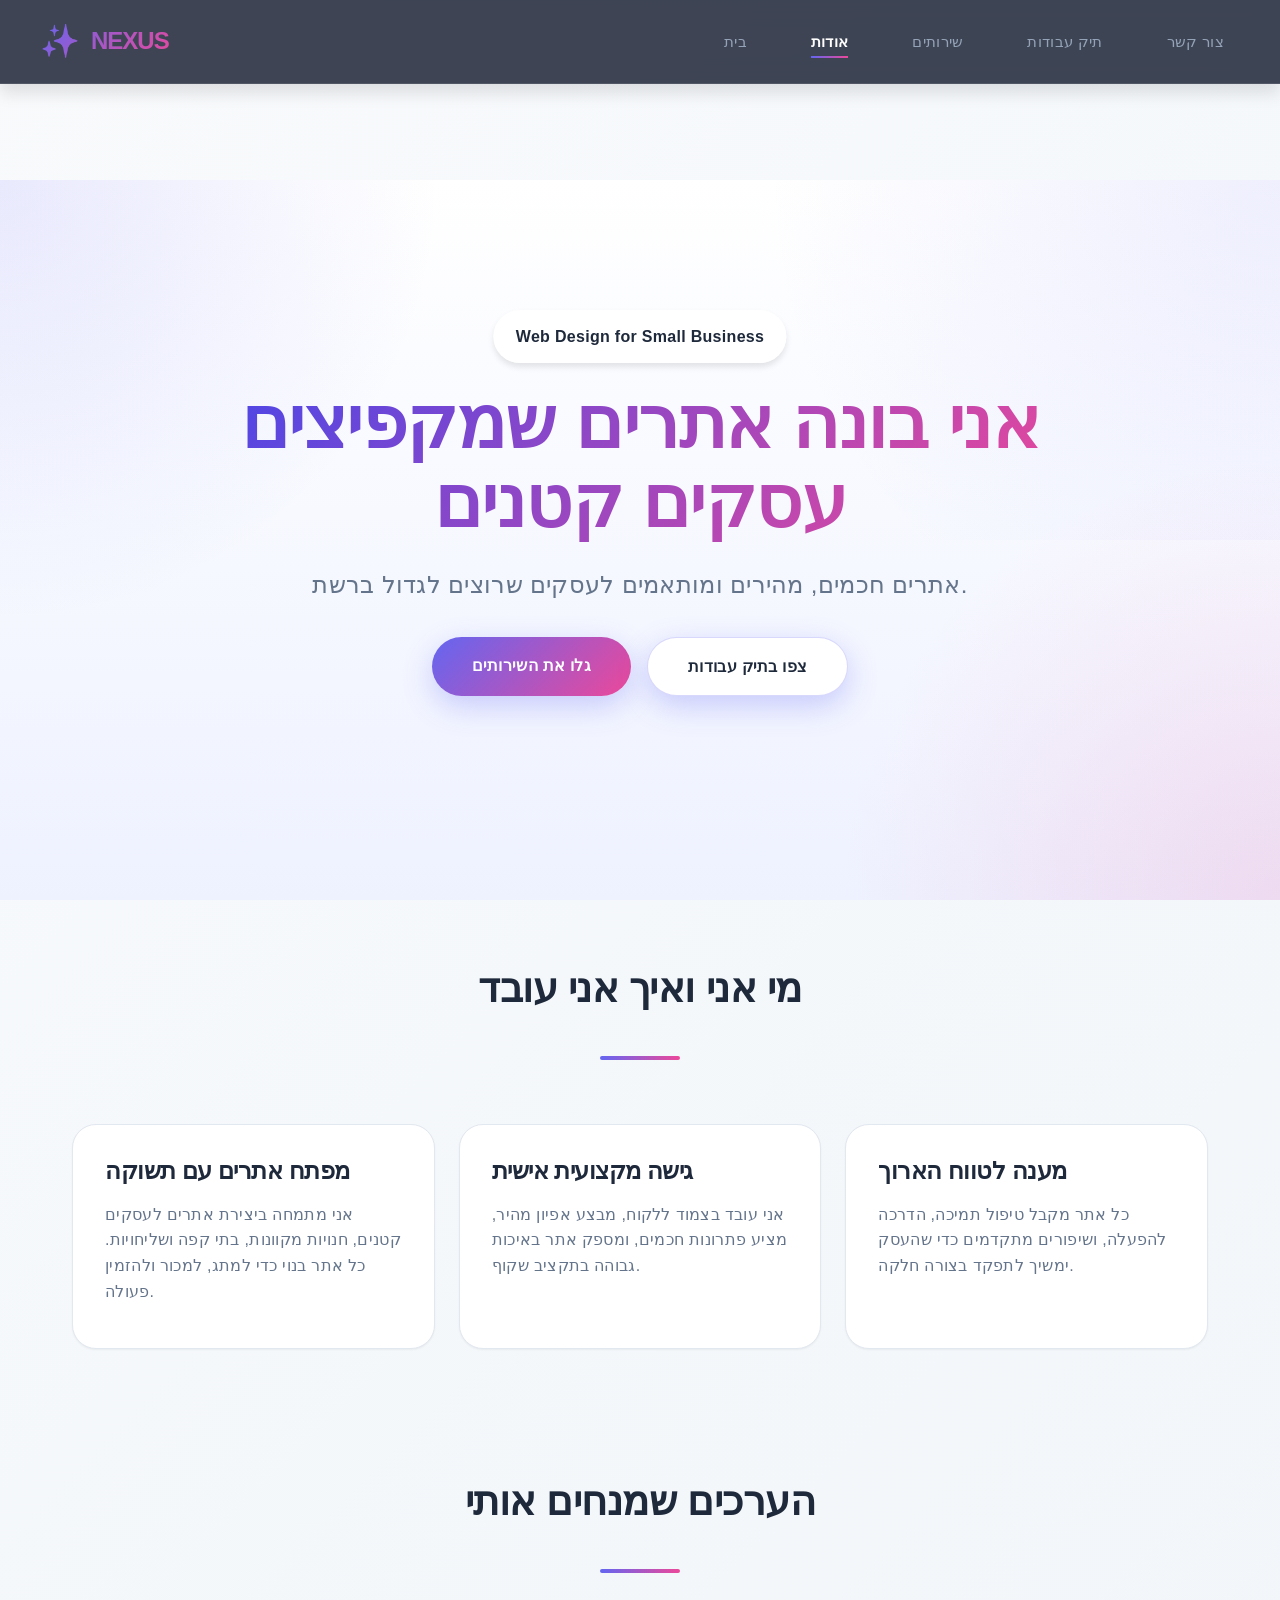
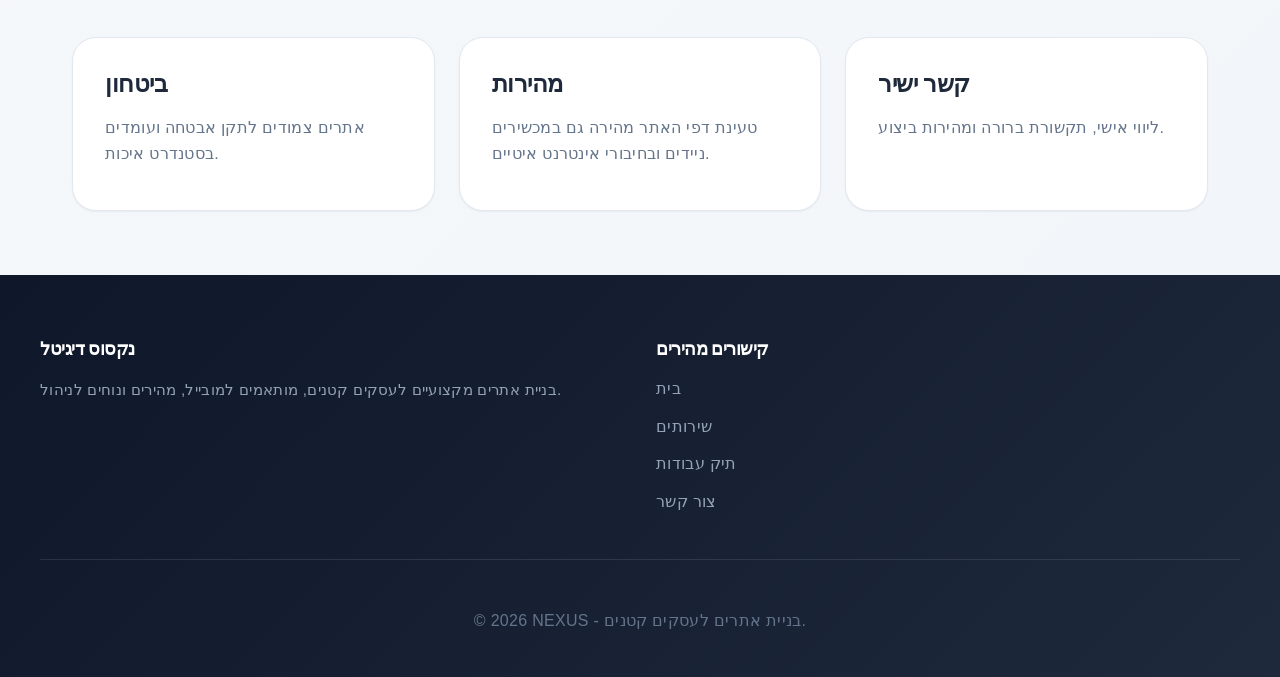
==== about.html @ fec9509f "העלאת הקוד החדש שלי" ====
<!DOCTYPE html>
<html lang="he">
<head>
  <meta charset="UTF-8">
  <meta name="viewport" content="width=device-width, initial-scale=1.0">
  <title>אודות - נקסוס דיגיטל</title>
  <link rel="stylesheet" href="a.css">
  <link rel="stylesheet" href="pages.css">
  <script defer src="script.js"></script>
</head>
<body>
  <header class="navbar">
    <div class="navbar-container">
      <div class="navbar-logo">
        <span class="logo-icon">✨</span>
        <span class="logo-text">NEXUS</span>
      </div>
      <nav class="nav-menu">
        <div class="nav-item"><a href="index.html" class="nav-link">בית</a></div>
        <div class="nav-item"><a href="about.html" class="nav-link">אודות</a></div>
        <div class="nav-item"><a href="services.html" class="nav-link">שירותים</a></div>
        <div class="nav-item"><a href="portfolio.html" class="nav-link">תיק עבודות</a></div>
        <div class="nav-item"><a href="contact.html" class="nav-link">צור קשר</a></div>
      </nav>
    </div>
  </header>

  <main class="page-content">
    <section class="hero hero-alt">
      <div class="hero-content">
        <h1 class="hero-title">אני בונה אתרים שמקפיצים עסקים קטנים</h1>
        <p class="hero-subtitle">אתרים חכמים, מהירים ומותאמים לעסקים שרוצים לגדול ברשת.</p>
        <div class="hero-actions">
          <a href="services.html" class="hero-button">גלו את השירותים</a>
          <a href="portfolio.html" class="hero-button secondary">צפו בתיק עבודות</a>
        </div>
      </div>
      <div class="hero-badge">Web Design for Small Business</div>
    </section>

    <section class="about-overview">
      <div class="section-title">
        <h2>מי אני ואיך אני עובד</h2>
        <div class="title-underline"></div>
      </div>
      <div class="about-grid">
        <article class="intro-card">
          <h3>מפתח אתרים עם תשוקה</h3>
          <p>אני מתמחה ביצירת אתרים לעסקים קטנים, חנויות מקוונות, בתי קפה ושליחויות. כל אתר בנוי כדי למתג, למכור ולהזמין פעולה.</p>
        </article>
        <article class="intro-card">
          <h3>גישה מקצועית אישית</h3>
          <p>אני עובד בצמוד ללקוח, מבצע אפיון מהיר, מציע פתרונות חכמים, ומספק אתר באיכות גבוהה בתקציב שקוף.</p>
        </article>
        <article class="intro-card">
          <h3>מענה לטווח הארוך</h3>
          <p>כל אתר מקבל טיפול תמיכה, הדרכה להפעלה, ושיפורים מתקדמים כדי שהעסק ימשיך לתפקד בצורה חלקה.</p>
        </article>
      </div>
    </section>

    <section class="values-section">
      <div class="section-title">
        <h2>הערכים שמנחים אותי</h2>
        <div class="title-underline"></div>
      </div>
      <div class="values-grid">
        <div class="value-card"><h3>ביטחון</h3><p>אתרים צמודים לתקן אבטחה ועומדים בסטנדרט איכות.</p></div>
        <div class="value-card"><h3>מהירות</h3><p>טעינת דפי האתר מהירה גם במכשירים ניידים ובחיבורי אינטרנט איטיים.</p></div>
        <div class="value-card"><h3>קשר ישיר</h3><p>ליווי אישי, תקשורת ברורה ומהירות ביצוע.</p></div>
      </div>
    </section>
  </main>

  <footer class="footer">
    <div class="footer-content">
      <div class="footer-section">
        <h4>נקסוס דיגיטל</h4>
        <p>בניית אתרים מקצועיים לעסקים קטנים, מותאמים למובייל, מהירים ונוחים לניהול.</p>
      </div>
      <div class="footer-section">
        <h4>קישורים מהירים</h4>
        <ul>
          <li><a href="index.html">בית</a></li>
          <li><a href="services.html">שירותים</a></li>
          <li><a href="portfolio.html">תיק עבודות</a></li>
          <li><a href="contact.html">צור קשר</a></li>
        </ul>
      </div>
    </div>
    <div class="footer-bottom">
      <p>&copy; <span id="currentYear"></span> NEXUS - בניית אתרים לעסקים קטנים.</p>
    </div>
  </footer>
</body>
</html>
---- a.css ----
/* ============================================================================
   NEXUS - Advanced Web Design CSS (~1050 lines)
   Modern, Sophisticated, Production-Grade Styling
   ============================================================================ */

/* Root Variables & Colors */
:root {
  --primary-color: #6366f1;
  --primary-light: #818cf8;
  --primary-dark: #4f46e5;
  --secondary-color: #ec4899;
  --tertiary-color: #8b5cf6;
  --success-color: #10b981;
  --warning-color: #f59e0b;
  --danger-color: #ef4444;
  --dark-bg: #0f172a;
  --darker-bg: #020617;
  --light-bg: #f8fafc;
  --text-primary: #1e293b;
  --text-secondary: #64748b;
  --text-light: #94a3b8;
  --border-color: #e2e8f0;
  --shadow-sm: 0 1px 2px rgba(0, 0, 0, 0.05);
  --shadow-md: 0 4px 6px rgba(0, 0, 0, 0.1);
  --shadow-lg: 0 10px 15px rgba(0, 0, 0, 0.1);
  --shadow-xl: 0 20px 25px rgba(0, 0, 0, 0.1);
  --shadow-2xl: 0 25px 50px rgba(0, 0, 0, 0.15);
  --transition-fast: 150ms cubic-bezier(0.4, 0, 0.2, 1);
  --transition-base: 250ms cubic-bezier(0.4, 0, 0.2, 1);
  --transition-slow: 350ms cubic-bezier(0.4, 0, 0.2, 1);
}

/* Base Styles & Resets */
* {
  margin: 0;
  padding: 0;
  box-sizing: border-box;
}

html {
  scroll-behavior: smooth;
  overflow-x: hidden;
}

body {
  font-family: -apple-system, BlinkMacSystemFont, 'Segoe UI', 'Roboto', 'Oxygen', 'Ubuntu', 'Cantarell', sans-serif;
  -webkit-font-smoothing: antialiased;
  -moz-osx-font-smoothing: grayscale;
  background: linear-gradient(135deg, #f8fafc 0%, #f1f5f9 100%);
  color: var(--text-primary);
  line-height: 1.6;
  letter-spacing: 0.3px;
  overflow-x: hidden;
}

/* Typography */
h1, h2, h3, h4, h5, h6 {
  font-weight: 700;
  line-height: 1.2;
  letter-spacing: -0.5px;
  margin-bottom: 1rem;
  color: var(--text-primary);
}

h1 {
  font-size: clamp(2rem, 5vw, 3.5rem);
  background: linear-gradient(135deg, var(--primary-dark) 0%, var(--secondary-color) 100%);
  -webkit-background-clip: text;
  -webkit-text-fill-color: transparent;
  background-clip: text;
}

h2 {
  font-size: clamp(1.75rem, 4vw, 2.5rem);
  color: var(--text-primary);
}

h3 {
  font-size: 1.5rem;
  color: var(--text-primary);
}

p {
  font-size: 1rem;
  color: var(--text-secondary);
  margin-bottom: 0.75rem;
}

a {
  color: var(--primary-color);
  text-decoration: none;
  transition: all var(--transition-fast);
}

a:hover {
  color: var(--primary-dark);
  text-decoration: underline;
}

/* Navbar Styling */
.navbar {
  position: fixed;
  top: 0;
  left: 0;
  right: 0;
  z-index: 1000;
  background: rgba(15, 23, 42, 0.8);
  backdrop-filter: blur(10px);
  border-bottom: 1px solid rgba(255, 255, 255, 0.1);
  padding: 1rem 2rem;
  box-shadow: var(--shadow-lg);
}

.navbar-container {
  max-width: 1200px;
  margin: 0 auto;
  display: flex;
  justify-content: space-between;
  align-items: center;
  gap: 3rem;
}

.navbar-logo {
  display: flex;
  align-items: center;
  gap: 0.75rem;
  font-size: 1.5rem;
  font-weight: 800;
  color: white;
  letter-spacing: -1px;
  text-transform: uppercase;
  background: linear-gradient(135deg, #6366f1, #ec4899);
  -webkit-background-clip: text;
  -webkit-text-fill-color: transparent;
  background-clip: text;
}

.logo-icon {
  font-size: 2rem;
  animation: float 3s ease-in-out infinite;
}

@keyframes float {
  0%, 100% { transform: translateY(0px); }
  50% { transform: translateY(-10px); }
}

.nav-menu {
  display: flex;
  gap: 2rem;
  align-items: center;
  flex-wrap: wrap;
}

.nav-item {
  position: relative;
}

.nav-link {
  color: #94a3b8;
  font-weight: 500;
  font-size: 0.95rem;
  transition: all var(--transition-fast);
  position: relative;
  padding: 0.5rem 1rem;
}

.nav-link::after {
  content: '';
  position: absolute;
  bottom: 0;
  left: 1rem;
  width: 0;
  height: 2px;
  background: linear-gradient(90deg, var(--primary-color), var(--secondary-color));
  transition: width var(--transition-base);
}

.nav-link:hover {
  color: white;
}

.nav-link:hover::after {
  width: calc(100% - 2rem);
}

.nav-link.active-link {
  color: white;
  font-weight: 700;
}

.nav-link.active-link::after {
  width: calc(100% - 2rem);
}

/* Hero Section */
.hero {
  min-height: 100vh;
  display: flex;
  align-items: center;
  justify-content: center;
  padding: 4rem 2rem;
  margin-top: 60px;
  position: relative;
  overflow: hidden;
  background: linear-gradient(135deg, #ffffff 0%, #f0f9ff 50%, #f3e8ff 100%);
}

.hero::before {
  content: '';
  position: absolute;
  top: -50%;
  right: -50%;
  width: 100%;
  height: 100%;
  background: radial-gradient(circle, rgba(99, 102, 241, 0.1) 0%, transparent 70%);
  animation: pulse-bg 15s ease-in-out infinite;
}

@keyframes pulse-bg {
  0%, 100% { transform: scale(1); }
  50% { transform: scale(1.05); }
}

.hero-background {
  position: absolute;
  width: 100%;
  height: 100%;
  top: 0;
  left: 0;
  z-index: 0;
  overflow: hidden;
}

.hero-blob {
  position: absolute;
  border-radius: 40% 60% 70% 30% / 40% 50% 60% 50%;
  opacity: 0.3;
  filter: blur(20px);
  animation: blob-animation 8s infinite;
}

.blob-1 {
  width: 400px;
  height: 400px;
  background: #6366f1;
  top: -100px;
  right: 10%;
  animation-delay: 0s;
}

.blob-2 {
  width: 350px;
  height: 350px;
  background: #ec4899;
  bottom: -80px;
  left: 10%;
  animation-delay: 2s;
  animation-direction: reverse;
}

.blob-3 {
  width: 300px;
  height: 300px;
  background: #8b5cf6;
  bottom: 20%;
  right: 20%;
  animation-delay: 4s;
}

@keyframes blob-animation {
  0%, 100% { transform: scale(1) rotate(0deg); }
  25% { transform: scale(1.1) rotate(90deg); }
  50% { transform: scale(0.9) rotate(180deg); }
  75% { transform: scale(1.05) rotate(270deg); }
}

.hero-content {
  position: relative;
  z-index: 1;
  text-align: center;
  max-width: 800px;
}

.hero-title {
  font-size: clamp(2.5rem, 6vw, 4.5rem);
  font-weight: 800;
  margin-bottom: 1.5rem;
  line-height: 1.1;
  animation: slideInUp 800ms ease-out;
}

.hero-subtitle {
  font-size: clamp(1.1rem, 2.5vw, 1.5rem);
  color: var(--text-secondary);
  margin-bottom: 2rem;
  animation: slideInUp 800ms ease-out 200ms backwards;
}

.hero-button {
  padding: 1rem 2.5rem;
  font-size: 1rem;
  font-weight: 600;
  border: none;
  border-radius: 50px;
  background: linear-gradient(135deg, var(--primary-color), var(--secondary-color));
  color: white;
  cursor: pointer;
  transition: all var(--transition-base);
  box-shadow: 0 10px 30px rgba(99, 102, 241, 0.3);
  animation: slideInUp 800ms ease-out 400ms backwards;
  position: relative;
  overflow: hidden;
}

.hero-button::before {
  content: '';
  position: absolute;
  top: 0;
  left: -100%;
  width: 100%;
  height: 100%;
  background: rgba(255, 255, 255, 0.1);
  transition: left var(--transition-base);
  z-index: -1;
}

.hero-button:hover::before {
  left: 100%;
}

.hero-button:hover {
  transform: translateY(-3px);
  box-shadow: 0 15px 40px rgba(99, 102, 241, 0.4);
}

.hero-button:active {
  transform: translateY(-1px);
}

@keyframes slideInUp {
  from {
    opacity: 0;
    transform: translateY(30px);
  }
  to {
    opacity: 1;
    transform: translateY(0);
  }
}

/* Features Section */
.features {
  padding: 6rem 2rem;
  max-width: 1200px;
  margin: 0 auto;
  background: white;
}

.section-title {
  text-align: center;
  margin-bottom: 4rem;
}

.section-title h2 {
  position: relative;
  display: inline-block;
  padding-bottom: 1rem;
}

.title-underline {
  height: 4px;
  width: 80px;
  background: linear-gradient(90deg, var(--primary-color), var(--secondary-color));
  margin: 0.75rem auto;
  border-radius: 2px;
  animation: slideInRight 600ms ease-out;
}

@keyframes slideInRight {
  from {
    width: 0;
    opacity: 0;
  }
  to {
    width: 80px;
    opacity: 1;
  }
}

.features-grid {
  display: grid;
  grid-template-columns: repeat(auto-fit, minmax(250px, 1fr));
  gap: 2.5rem;
}

.feature-card {
  background: linear-gradient(135deg, #ffffff 0%, #f8fafc 100%);
  padding: 2.5rem;
  border-radius: 16px;
  border: 1px solid #e2e8f0;
  transition: all var(--transition-base);
  position: relative;
  overflow: hidden;
  cursor: pointer;
}

.feature-card::before {
  content: '';
  position: absolute;
  top: 0;
  left: 0;
  right: 0;
  height: 4px;
  background: linear-gradient(90deg, var(--primary-color), var(--secondary-color));
  transform: scaleX(0);
  transform-origin: left;
  transition: transform var(--transition-base);
}

.feature-card:hover::before {
  transform: scaleX(1);
}

.feature-card:hover {
  transform: translateY(-8px);
  border-color: var(--primary-light);
  box-shadow: 0 20px 40px rgba(99, 102, 241, 0.15);
}

.feature-icon {
  font-size: 3rem;
  margin-bottom: 1rem;
  display: inline-block;
  animation: bounce 2s infinite;
}

.feature-card:nth-child(1) .feature-icon { animation-delay: 0s; }
.feature-card:nth-child(2) .feature-icon { animation-delay: 0.2s; }
.feature-card:nth-child(3) .feature-icon { animation-delay: 0.4s; }
.feature-card:nth-child(4) .feature-icon { animation-delay: 0.6s; }

@keyframes bounce {
  0%, 100% { transform: translateY(0); }
  50% { transform: translateY(-10px); }
}

.feature-card h3 {
  margin-bottom: 0.75rem;
  color: var(--text-primary);
}

.feature-hover-effect {
  position: absolute;
  top: 0;
  left: 0;
  width: 100%;
  height: 100%;
  background: radial-gradient(circle, rgba(99, 102, 241, 0.05) 0%, transparent 70%);
  opacity: 0;
  transition: opacity var(--transition-base);
  pointer-events: none;
}

.feature-card:hover .feature-hover-effect {
  opacity: 1;
}

/* Projects Section */
.projects {
  padding: 6rem 2rem;
  max-width: 1200px;
  margin: 0 auto;
  background: linear-gradient(135deg, #f8fafc 0%, #f1f5f9 100%);
}

.projects-container {
  display: grid;
  grid-template-columns: repeat(auto-fit, minmax(300px, 1fr));
  gap: 2rem;
}

.project-card {
  background: white;
  border-radius: 16px;
  overflow: hidden;
  box-shadow: var(--shadow-md);
  transition: all var(--transition-base);
  border: 1px solid #e2e8f0;
}

.project-card:hover {
  transform: translateY(-12px);
  box-shadow: var(--shadow-2xl);
}

.project-image {
  width: 100%;
  height: 200px;
  overflow: hidden;
  background: linear-gradient(135deg, #f3e8ff, #e0e7ff);
  position: relative;
}

.project-image img {
  width: 100%;
  height: 100%;
  object-fit: cover;
  transition: transform var(--transition-base);
}

.project-card:hover .project-image img {
  transform: scale(1.1) rotate(2deg);
}

.project-info {
  padding: 2rem;
}

.project-info h3 {
  margin-bottom: 0.75rem;
}

.project-tags {
  display: flex;
  gap: 0.5rem;
  flex-wrap: wrap;
  margin-top: 1rem;
}

.tag {
  display: inline-block;
  padding: 0.4rem 0.8rem;
  background: linear-gradient(135deg, rgba(99, 102, 241, 0.1), rgba(236, 72, 153, 0.1));
  color: var(--primary-color);
  border-radius: 20px;
  font-size: 0.85rem;
  font-weight: 500;
  border: 1px solid rgba(99, 102, 241, 0.2);
  transition: all var(--transition-fast);
}

.tag:hover {
  background: linear-gradient(135deg, var(--primary-color), var(--secondary-color));
  color: white;
  border-color: transparent;
}

/* Stats Section */
.stats {
  padding: 4rem 2rem;
  background: linear-gradient(135deg, var(--primary-dark) 0%, var(--tertiary-color) 100%);
  display: grid;
  grid-template-columns: repeat(auto-fit, minmax(200px, 1fr));
  gap: 2rem;
  max-width: 1200px;
  margin: 0 auto;
  border-radius: 20px;
}

.stat-item {
  text-align: center;
  padding: 2rem;
  position: relative;
  overflow: hidden;
}

.stat-item::before {
  content: '';
  position: absolute;
  top: -50%;
  right: -50%;
  width: 100%;
  height: 100%;
  background: radial-gradient(circle, rgba(255, 255, 255, 0.1) 0%, transparent 70%);
  animation: shimmer 3s infinite;
}

@keyframes shimmer {
  0% { transform: translate(0, 0); }
  100% { transform: translate(50%, 50%); }
}

.stat-number {
  font-size: clamp(2.5rem, 5vw, 3.5rem);
  font-weight: 800;
  color: white;
  margin-bottom: 0.5rem;
  position: relative;
  z-index: 1;
}

.stat-label {
  font-size: 1rem;
  color: rgba(255, 255, 255, 0.8);
  position: relative;
  z-index: 1;
}

/* CTA Section */
.cta-section {
  padding: 5rem 2rem;
  text-align: center;
  background: linear-gradient(135deg, #ffffff 0%, #f0f9ff 100%);
  border-top: 1px solid #e2e8f0;
}

.cta-content h2 {
  font-size: clamp(1.75rem, 4vw, 2.75rem);
  margin-bottom: 1rem;
}

.cta-content p {
  font-size: 1.1rem;
  margin-bottom: 2rem;
  color: var(--text-secondary);
}

.cta-button {
  padding: 1rem 2.5rem;
  font-size: 1rem;
  font-weight: 600;
  border: none;
  border-radius: 50px;
  background: linear-gradient(135deg, var(--primary-color), var(--secondary-color));
  color: white;
  cursor: pointer;
  transition: all var(--transition-base);
  box-shadow: 0 10px 30px rgba(99, 102, 241, 0.3);
  position: relative;
  overflow: hidden;
}

.cta-button::after {
  content: '';
  position: absolute;
  top: 50%;
  left: 50%;
  width: 0;
  height: 0;
  background: rgba(255, 255, 255, 0.2);
  border-radius: 50%;
  transform: translate(-50%, -50%);
  transition: width 0.6s, height 0.6s;
}

.cta-button:hover::after {
  width: 300px;
  height: 300px;
}

.cta-button:hover {
  transform: translateY(-3px);
  box-shadow: 0 15px 40px rgba(99, 102, 241, 0.4);
}

/* Footer */
.footer {
  background: linear-gradient(135deg, #0f172a 0%, #1e293b 100%);
  color: #cbd5e1;
  padding: 4rem 2rem 2rem;
}

.footer-content {
  max-width: 1200px;
  margin: 0 auto;
  display: grid;
  grid-template-columns: repeat(auto-fit, minmax(250px, 1fr));
  gap: 2rem;
  margin-bottom: 2rem;
  border-bottom: 1px solid rgba(255, 255, 255, 0.1);
  padding-bottom: 2rem;
}

.footer-section h4 {
  color: white;
  margin-bottom: 1rem;
  font-size: 1.1rem;
}

.footer-section p {
  color: #94a3b8;
  font-size: 0.95rem;
  line-height: 1.8;
}

.footer-section ul {
  list-style: none;
}

.footer-section ul li {
  margin-bottom: 0.75rem;
}

.footer-section a {
  color: #94a3b8;
  transition: color var(--transition-fast);
}

.footer-section a:hover {
  color: white;
}

.social-links {
  display: flex;
  gap: 1rem;
  flex-wrap: wrap;
}

.social-link {
  display: inline-block;
  padding: 0.5rem 1rem;
  background: rgba(255, 255, 255, 0.1);
  border-radius: 20px;
  transition: all var(--transition-fast);
}

.social-link:hover {
  background: var(--primary-color);
  color: white;
  transform: translateY(-2px);
}

.footer-bottom {
  text-align: center;
  max-width: 1200px;
  margin: 0 auto;
  padding-top: 1rem;
  color: #64748b;
  font-size: 0.9rem;
}

/* Responsive Design */
@media (max-width: 768px) {
  .navbar {
    padding: 1rem;
  }

  .navbar-container {
    gap: 1rem;
    flex-direction: column;
  }

  .nav-menu {
    gap: 1rem;
    justify-content: center;
  }

  .nav-link {
    padding: 0.4rem 0.8rem;
  }

  .hero {
    padding: 2rem;
    margin-top: 80px;
  }

  .hero-button, .cta-button {
    padding: 0.8rem 2rem;
    font-size: 0.95rem;
  }

  .features, .projects {
    padding: 3rem 1rem;
  }

  .features-grid {
    gap: 1.5rem;
  }

  .projects-container {
    grid-template-columns: 1fr;
  }

  .stats {
    grid-template-columns: repeat(2, 1fr);
    gap: 1rem;
  }

  .stat-number {
    font-size: 2rem;
  }
}

@media (max-width: 480px) {
  .navbar {
    position: relative;
    z-index: 100;
  }

  .hero {
    margin-top: 0;
    min-height: auto;
    padding: 2rem 1rem;
  }

  .hero-title {
    font-size: 1.75rem;
  }

  .hero-subtitle {
    font-size: 1rem;
  }

  .section-title h2 {
    font-size: 1.5rem;
  }

  .features-grid {
    grid-template-columns: 1fr;
  }

  .nav-menu {
    flex-direction: column;
    gap: 0.75rem;
  }

  .stats {
    grid-template-columns: repeat(2, 1fr);
    padding: 2rem 1rem;
  }

  .stat-number {
    font-size: 1.5rem;
  }

  .stat-label {
    font-size: 0.85rem;
  }
}

/* Utility Classes */
.container {
  max-width: 1200px;
  margin: 0 auto;
  padding: 0 2rem;
}

.text-center {
  text-align: center;
}

.text-right {
  text-align: right;
}

.text-left {
  text-align: left;
}

.mt-1 { margin-top: 0.5rem; }
.mt-2 { margin-top: 1rem; }
.mt-3 { margin-top: 1.5rem; }
.mt-4 { margin-top: 2rem; }
.mt-5 { margin-top: 3rem; }

.mb-1 { margin-bottom: 0.5rem; }
.mb-2 { margin-bottom: 1rem; }
.mb-3 { margin-bottom: 1.5rem; }
.mb-4 { margin-bottom: 2rem; }
.mb-5 { margin-bottom: 3rem; }

.p-1 { padding: 0.5rem; }
.p-2 { padding: 1rem; }
.p-3 { padding: 1.5rem; }
.p-4 { padding: 2rem; }
.p-5 { padding: 3rem; }

.rounded { border-radius: 8px; }
.rounded-lg { border-radius: 12px; }
.rounded-xl { border-radius: 16px; }
.rounded-full { border-radius: 9999px; }

.shadow-sm { box-shadow: var(--shadow-sm); }
.shadow { box-shadow: var(--shadow-md); }
.shadow-lg { box-shadow: var(--shadow-lg); }
.shadow-xl { box-shadow: var(--shadow-xl); }

.opacity-50 { opacity: 0.5; }
.opacity-75 { opacity: 0.75; }
.opacity-100 { opacity: 1; }

/* Animations */
@keyframes fadeIn {
  from { opacity: 0; }
  to { opacity: 1; }
}

@keyframes slideIn {
  from { transform: translateX(-20px); opacity: 0; }
  to { transform: translateX(0); opacity: 1; }
}

@keyframes pulse {
  0%, 100% { opacity: 1; }
  50% { opacity: 0.5; }
}

@keyframes spin {
  from { transform: rotate(0deg); }
  to { transform: rotate(360deg); }
}

.animate-fade { animation: fadeIn 600ms ease-out; }
.animate-slide { animation: slideIn 600ms ease-out; }
.animate-pulse { animation: pulse 2s cubic-bezier(0.4, 0, 0.6, 1) infinite; }

/* Scrollbar Styling */
::-webkit-scrollbar {
  width: 12px;
  height: 12px;
}

::-webkit-scrollbar-track {
  background: #f1f5f9;
}

::-webkit-scrollbar-thumb {
  background: linear-gradient(135deg, var(--primary-color), var(--secondary-color));
  border-radius: 10px;
}

::-webkit-scrollbar-thumb:hover {
  background: var(--primary-dark);
}
---- pages.css ----
/* Additional page-specific styles for NEXUS portfolio site */

.page-content {
  padding-top: 120px;
}

.hero-alt {
  min-height: 80vh;
  display: grid;
  align-items: center;
  padding: 5rem 2rem;
  background: radial-gradient(circle at top left, rgba(99, 102, 241, 0.14), transparent 30%),
              radial-gradient(circle at bottom right, rgba(236, 72, 153, 0.14), transparent 30%),
              linear-gradient(180deg, #ffffff 0%, #eef2ff 100%);
}

.hero-badge {
  position: absolute;
  top: 130px;
  left: 50%;
  transform: translateX(-50%);
  background: rgba(255, 255, 255, 0.95);
  color: var(--text-primary);
  padding: 0.85rem 1.4rem;
  border-radius: 999px;
  font-weight: 700;
  box-shadow: var(--shadow-md);
}

.hero-actions {
  display: flex;
  justify-content: center;
  gap: 1rem;
  flex-wrap: wrap;
  margin-top: 2rem;
}

.hero-button.secondary {
  background: white;
  color: var(--text-primary);
  border: 1px solid rgba(99, 102, 241, 0.25);
}

.hero-button.secondary:hover {
  background: rgba(99, 102, 241, 0.07);
}

.about-overview,
.service-packages,
.project-gallery,
.approach-section,
.contact-section,
.values-section,
.testimonial-section {
  padding: 4rem 2rem;
  max-width: 1200px;
  margin: 0 auto;
}

.about-grid,
.values-grid,
.service-grid,
.approach-grid,
.case-grid,
.testimonial-grid,
.contact-grid {
  display: grid;
  gap: 1.5rem;
}

.about-grid {
  grid-template-columns: repeat(auto-fit, minmax(250px, 1fr));
}

.intro-card,
.service-card,
.case-card,
.value-card,
.testimonial-card,
.contact-info-card {
  background: white;
  border-radius: 24px;
  padding: 2rem;
  box-shadow: var(--shadow-sm);
  border: 1px solid #e2e8f0;
}

.intro-card h3,
.service-card h3,
.case-card h3,
.value-card h3,
.contact-info-card h3 {
  margin-bottom: 1rem;
}

.values-grid {
  grid-template-columns: repeat(auto-fit, minmax(220px, 1fr));
}

.value-card {
  min-height: 170px;
}

.service-grid {
  grid-template-columns: repeat(auto-fit, minmax(250px, 1fr));
}

.service-card {
  display: flex;
  flex-direction: column;
  gap: 1rem;
  transition: transform var(--transition-base), box-shadow var(--transition-base);
}

.service-card:hover {
  transform: translateY(-10px);
  box-shadow: var(--shadow-lg);
}

.featured-card {
  border-color: rgba(236, 72, 153, 0.35);
  background: linear-gradient(135deg, rgba(236, 72, 153, 0.06), white 100%);
}

.service-list {
  list-style: none;
  padding: 0;
  color: var(--text-secondary);
  display: grid;
  gap: 0.5rem;
}

.service-list li::before {
  content: '•';
  color: var(--primary-color);
  display: inline-block;
  width: 1rem;
}

.approach-grid {
  grid-template-columns: repeat(auto-fit, minmax(220px, 1fr));
}

.approach-step {
  background: linear-gradient(135deg, #ffffff, #eef2ff);
  border-radius: 22px;
  padding: 2rem;
  border: 1px solid rgba(99, 102, 241, 0.12);
  position: relative;
}

.approach-step span {
  display: inline-flex;
  align-items: center;
  justify-content: center;
  width: 46px;
  height: 46px;
  border-radius: 50%;
  background: linear-gradient(135deg, var(--primary-color), var(--secondary-color));
  color: white;
  font-weight: 700;
  margin-bottom: 1rem;
}

.project-gallery .case-grid {
  grid-template-columns: repeat(auto-fit, minmax(240px, 1fr));
}

.case-card {
  display: grid;
  gap: 1rem;
  position: relative;
  overflow: hidden;
}

.case-card::before {
  content: '';
  position: absolute;
  top: 0;
  left: 0;
  width: 100%;
  height: 100%;
  background: radial-gradient(circle at top left, rgba(99, 102, 241, 0.08), transparent 32%);
  pointer-events: none;
}

.case-badge {
  display: inline-block;
  padding: 0.45rem 1rem;
  border-radius: 999px;
  background: rgba(99, 102, 241, 0.14);
  color: var(--primary-dark);
  font-size: 0.9rem;
  font-weight: 700;
}

.case-tags {
  display: flex;
  gap: 0.5rem;
  flex-wrap: wrap;
}

.contact-grid {
  grid-template-columns: 1.3fr 1fr;
  align-items: start;
}

.contact-form {
  display: grid;
  gap: 1rem;
  background: #ffffff;
  border-radius: 24px;
  padding: 2rem;
  border: 1px solid #e2e8f0;
}

.contact-form label {
  font-weight: 600;
  color: var(--text-primary);
}

.contact-form input,
.contact-form textarea {
  width: 100%;
  border: 1px solid #cbd5e1;
  border-radius: 18px;
  padding: 1rem;
  font-size: 1rem;
  color: var(--text-primary);
  transition: border-color var(--transition-fast), box-shadow var(--transition-fast);
}

.contact-form input:focus,
.contact-form textarea:focus {
  outline: none;
  border-color: var(--primary-light);
  box-shadow: 0 0 0 4px rgba(99, 102, 241, 0.12);
}

.contact-info-card {
  display: flex;
  flex-direction: column;
  gap: 1rem;
  justify-content: center;
}

.contact-info-card h3 {
  font-size: 1.4rem;
}

.contact-cta {
  padding: 1.25rem;
  background: linear-gradient(135deg, rgba(236, 72, 153, 0.1), rgba(99, 102, 241, 0.1));
  border-radius: 20px;
}

.form-status {
  color: var(--success-color);
  font-weight: 600;
  min-height: 1.5rem;
}

.testimonial-grid {
  grid-template-columns: repeat(auto-fit, minmax(280px, 1fr));
}

.testimonial-card {
  background: linear-gradient(135deg, rgba(236, 72, 153, 0.08), rgba(99, 102, 241, 0.08));
  border: 1px solid rgba(99, 102, 241, 0.14);
}

.testimonial-card p {
  font-size: 1rem;
  margin-bottom: 1rem;
  color: var(--text-secondary);
}

.testimonial-card span {
  color: var(--text-primary);
  font-weight: 700;
}

@media (max-width: 860px) {
  .contact-grid {
    grid-template-columns: 1fr;
  }

  .hero-badge {
    position: static;
    transform: none;
    margin: 2rem auto 0;
  }
}

@media (max-width: 640px) {
  .page-content {
    padding-top: 100px;
  }

  .about-grid,
  .values-grid,
  .service-grid,
  .approach-grid,
  .case-grid,
  .testimonial-grid {
    grid-template-columns: 1fr;
  }

  .hero-alt {
    padding: 4rem 1.25rem;
  }

  .hero-actions {
    flex-direction: column;
    align-items: center;
  }
}
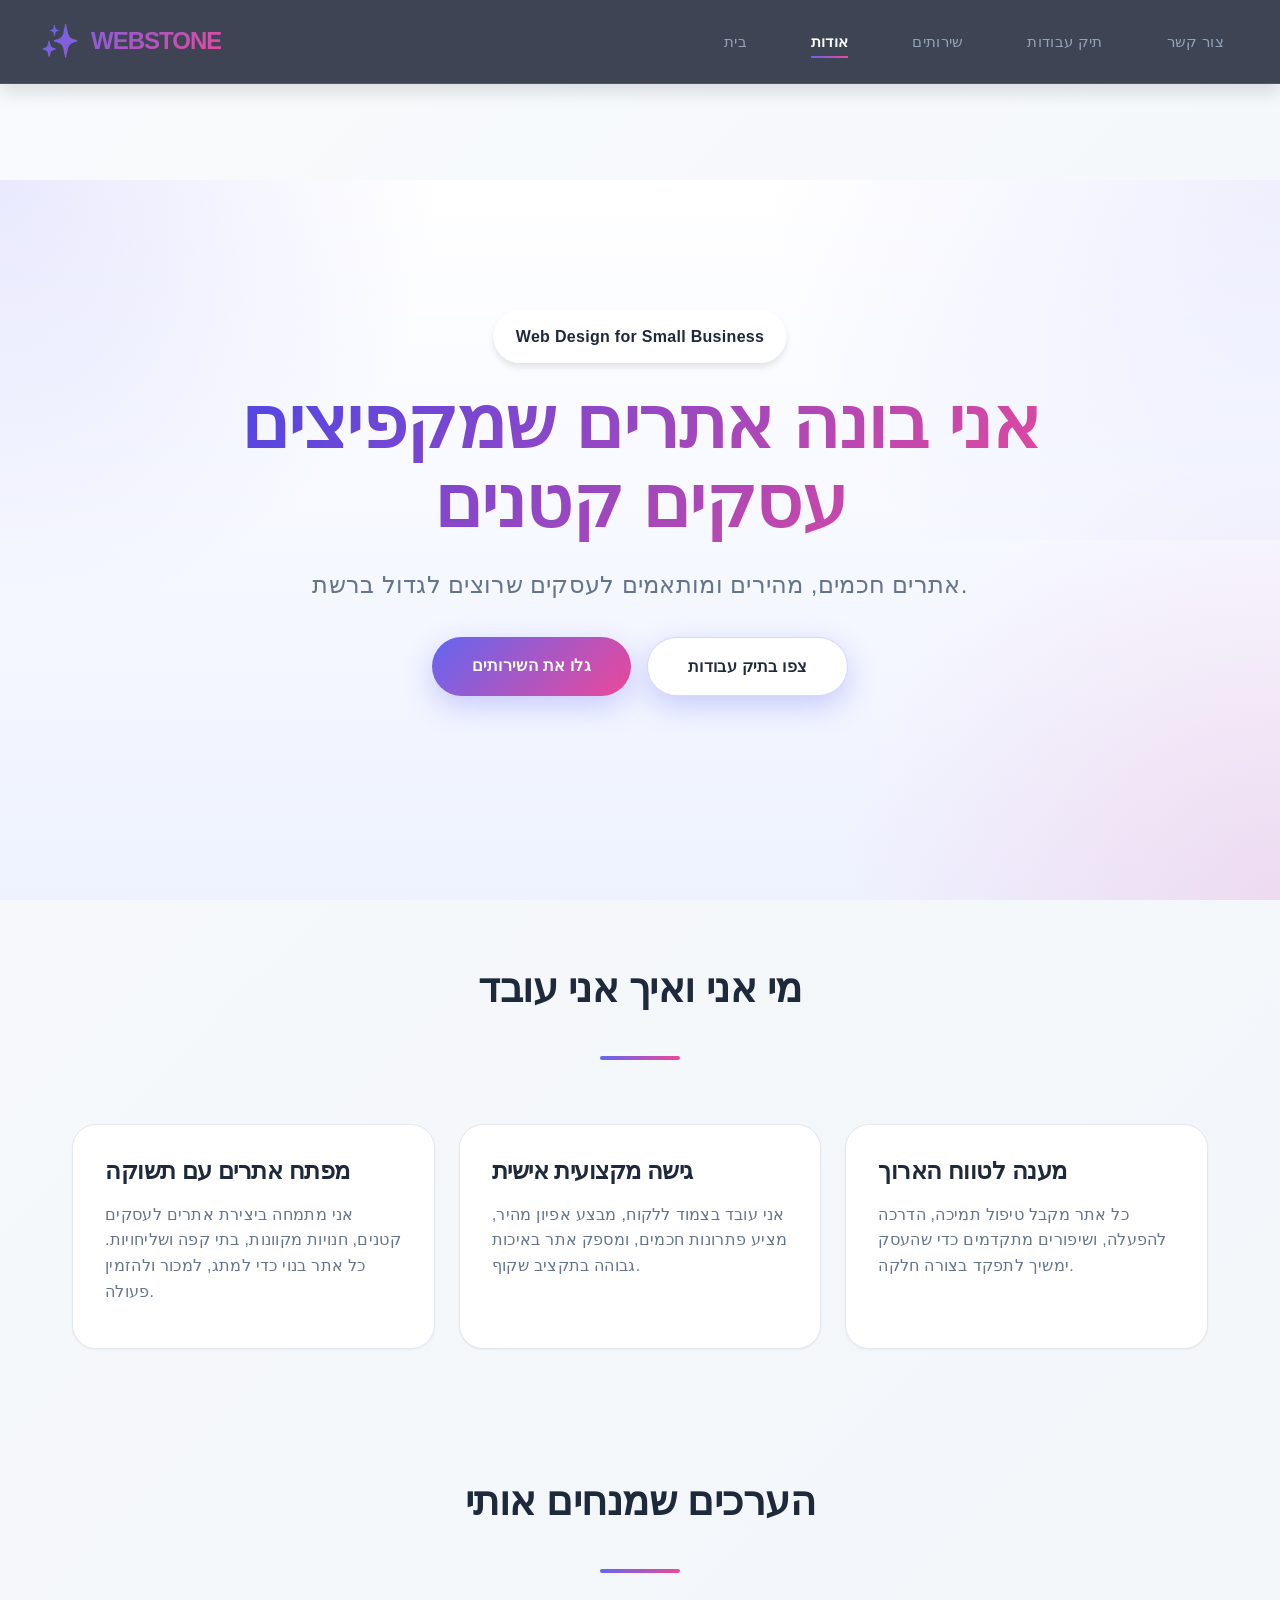
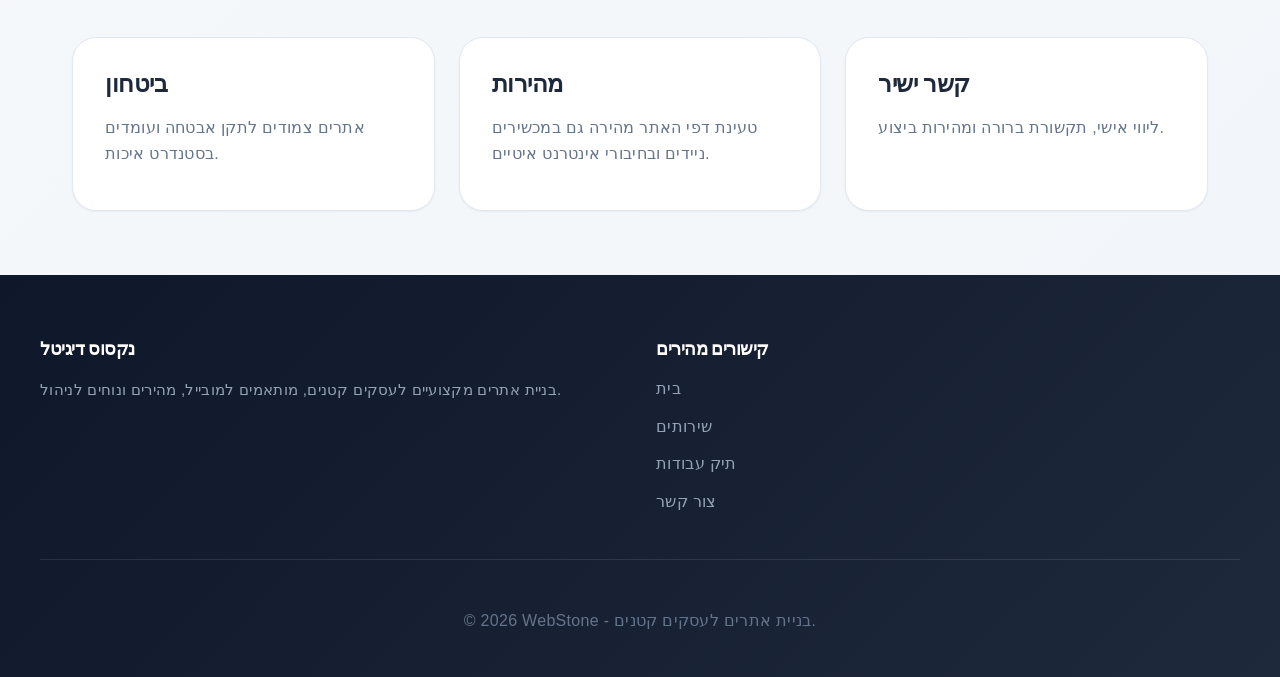
==== commit 9bd25a3a: "b" ====
--- a/about.html
+++ b/about.html
@@ -3,7 +3,7 @@
 <head>
   <meta charset="UTF-8">
   <meta name="viewport" content="width=device-width, initial-scale=1.0">
-  <title>אודות - נקסוס דיגיטל</title>
+  <title>אודות - WebStone</title>
   <link rel="stylesheet" href="a.css">
   <link rel="stylesheet" href="pages.css">
   <script defer src="script.js"></script>
@@ -13,7 +13,7 @@
     <div class="navbar-container">
       <div class="navbar-logo">
         <span class="logo-icon">✨</span>
-        <span class="logo-text">NEXUS</span>
+        <span class="logo-text">WebStone</span>
       </div>
       <nav class="nav-menu">
         <div class="nav-item"><a href="index.html" class="nav-link">בית</a></div>
@@ -89,7 +89,7 @@
       </div>
     </div>
     <div class="footer-bottom">
-      <p>&copy; <span id="currentYear"></span> NEXUS - בניית אתרים לעסקים קטנים.</p>
+      <p>&copy; <span id="currentYear"></span> WebStone - בניית אתרים לעסקים קטנים.</p>
     </div>
   </footer>
 </body>
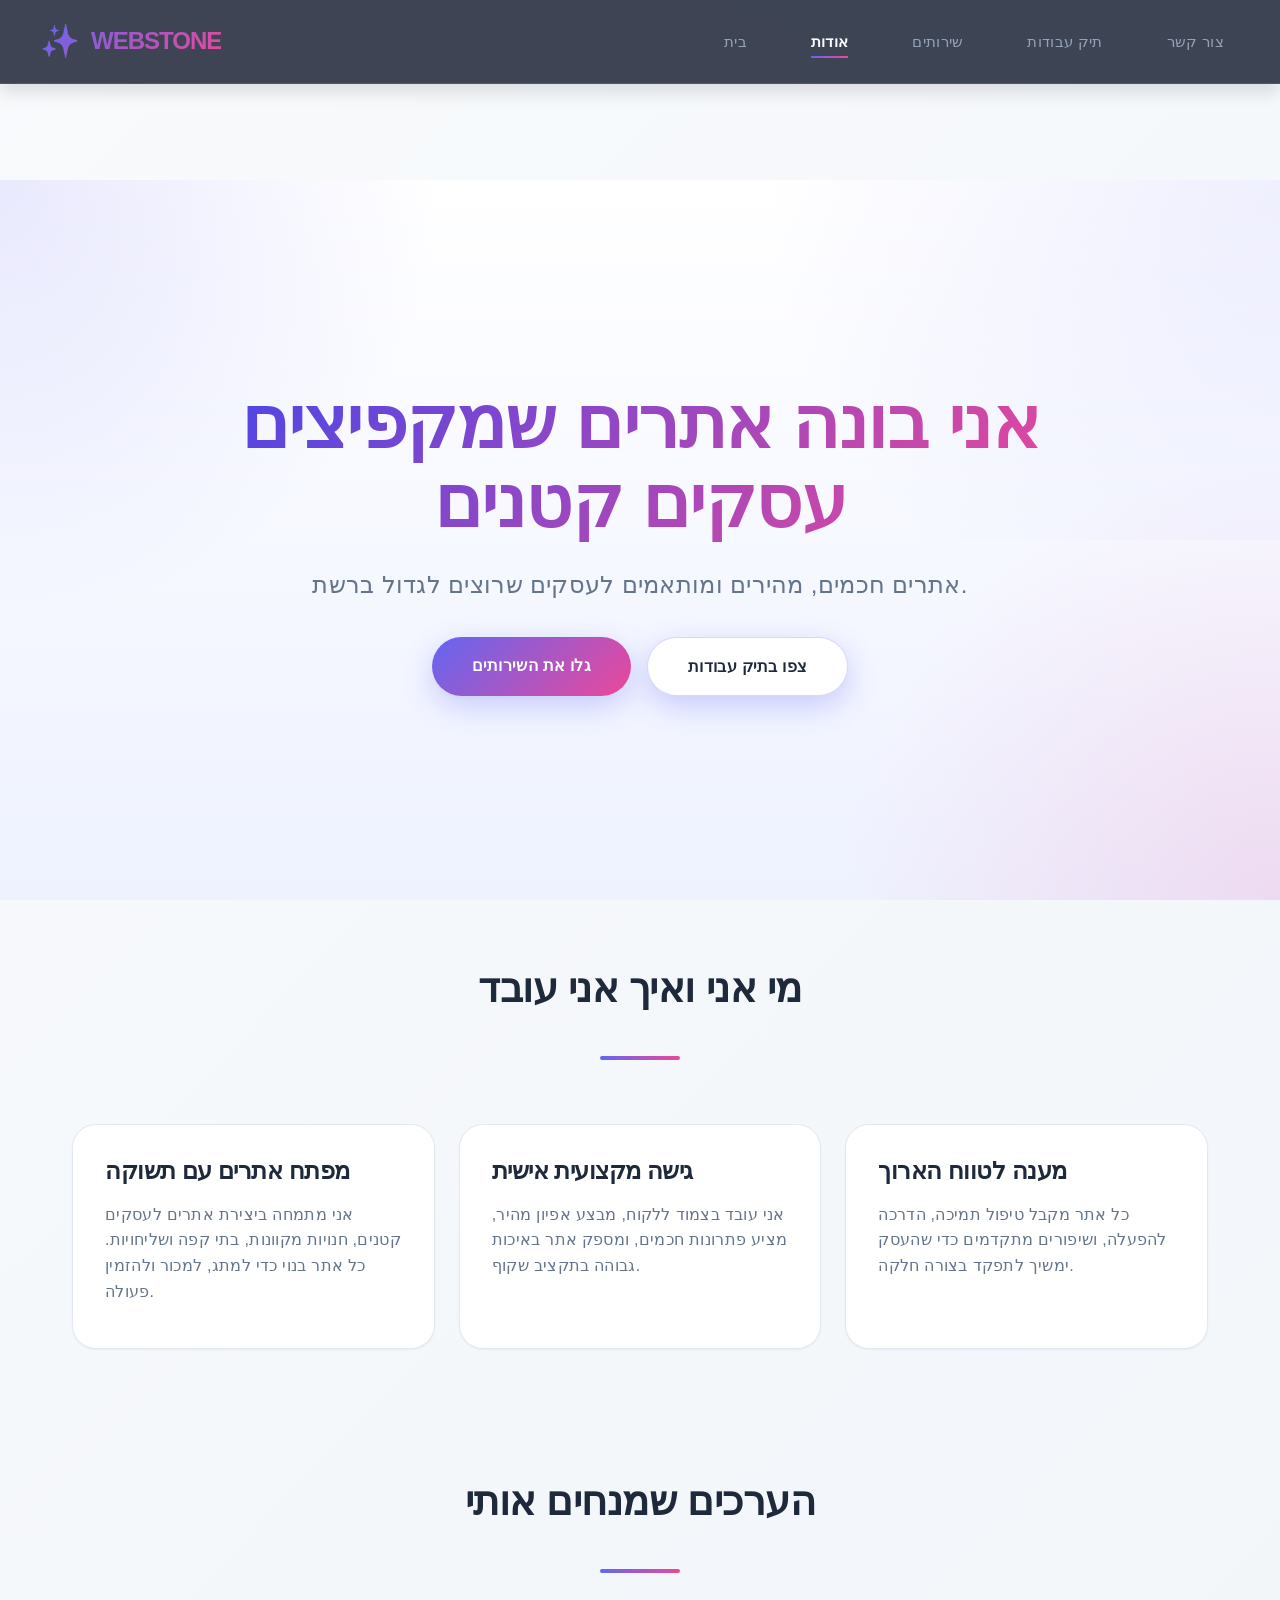
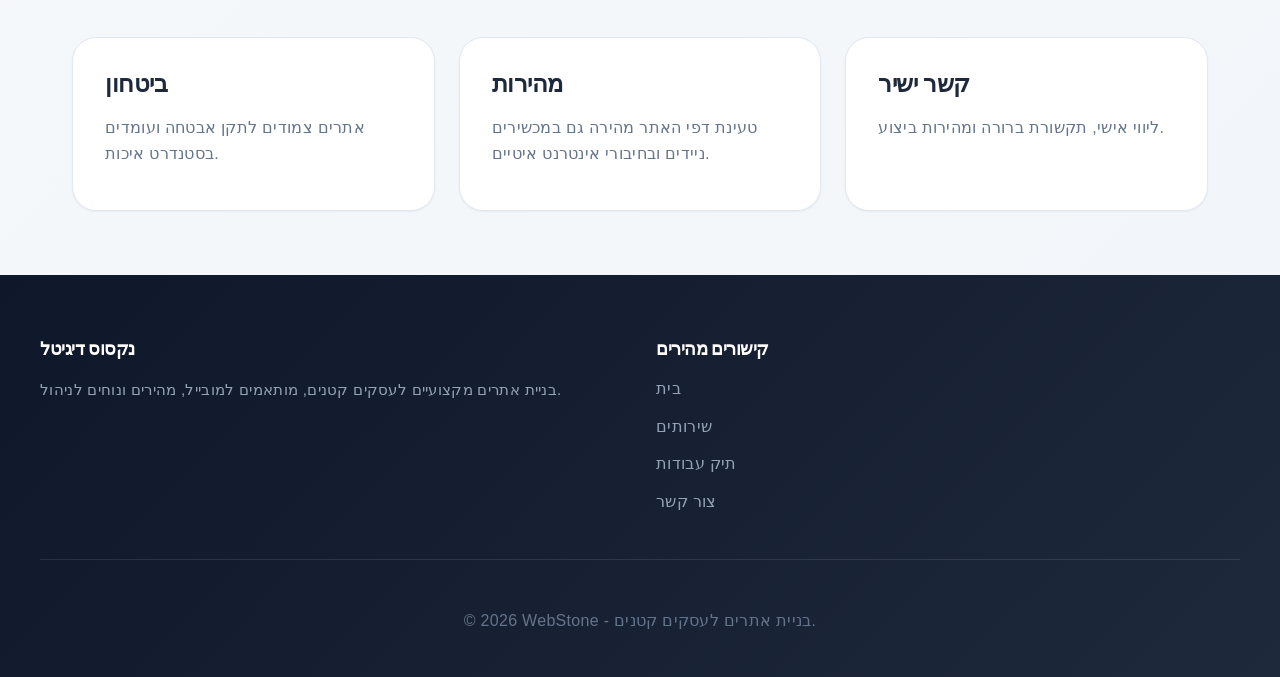
==== commit 12ff2985: "מ" ====
--- a/about.html
+++ b/about.html
@@ -35,7 +35,6 @@
           <a href="portfolio.html" class="hero-button secondary">צפו בתיק עבודות</a>
         </div>
       </div>
-      <div class="hero-badge">Web Design for Small Business</div>
     </section>
 
     <section class="about-overview">
